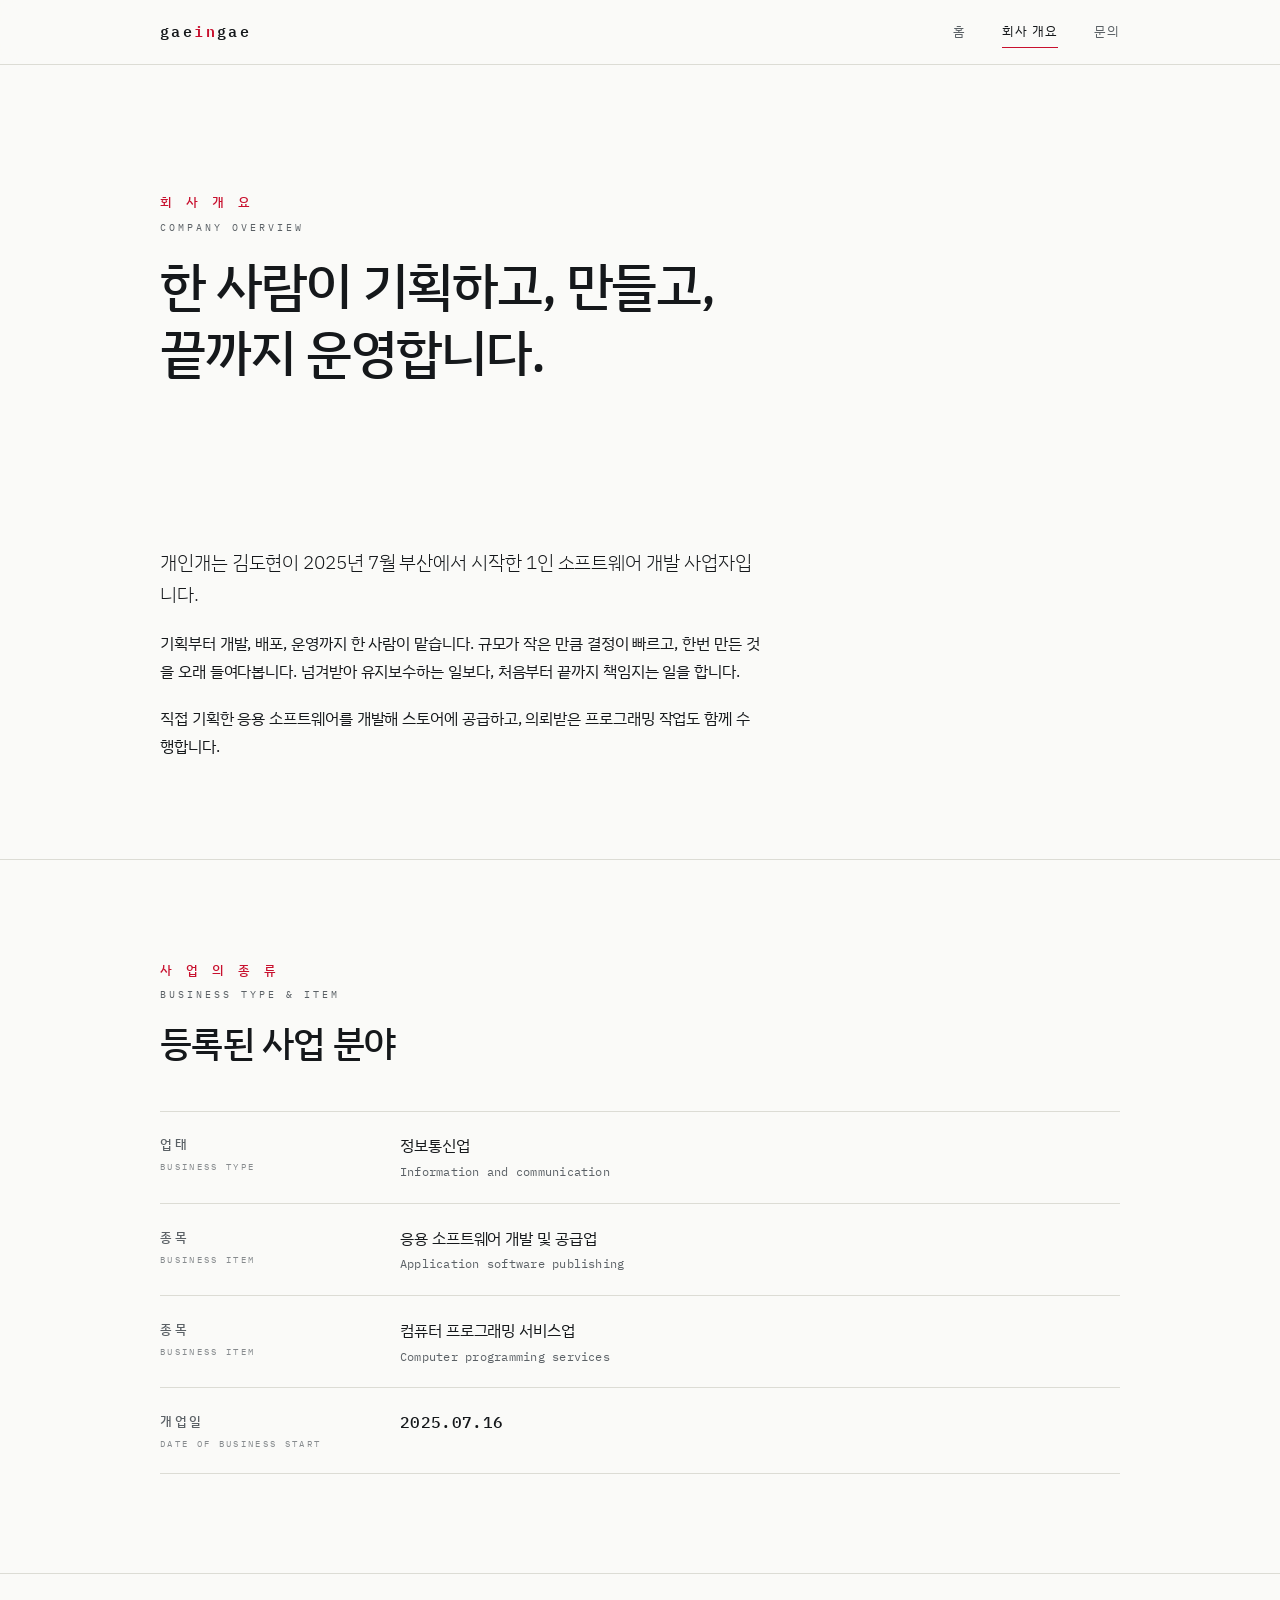
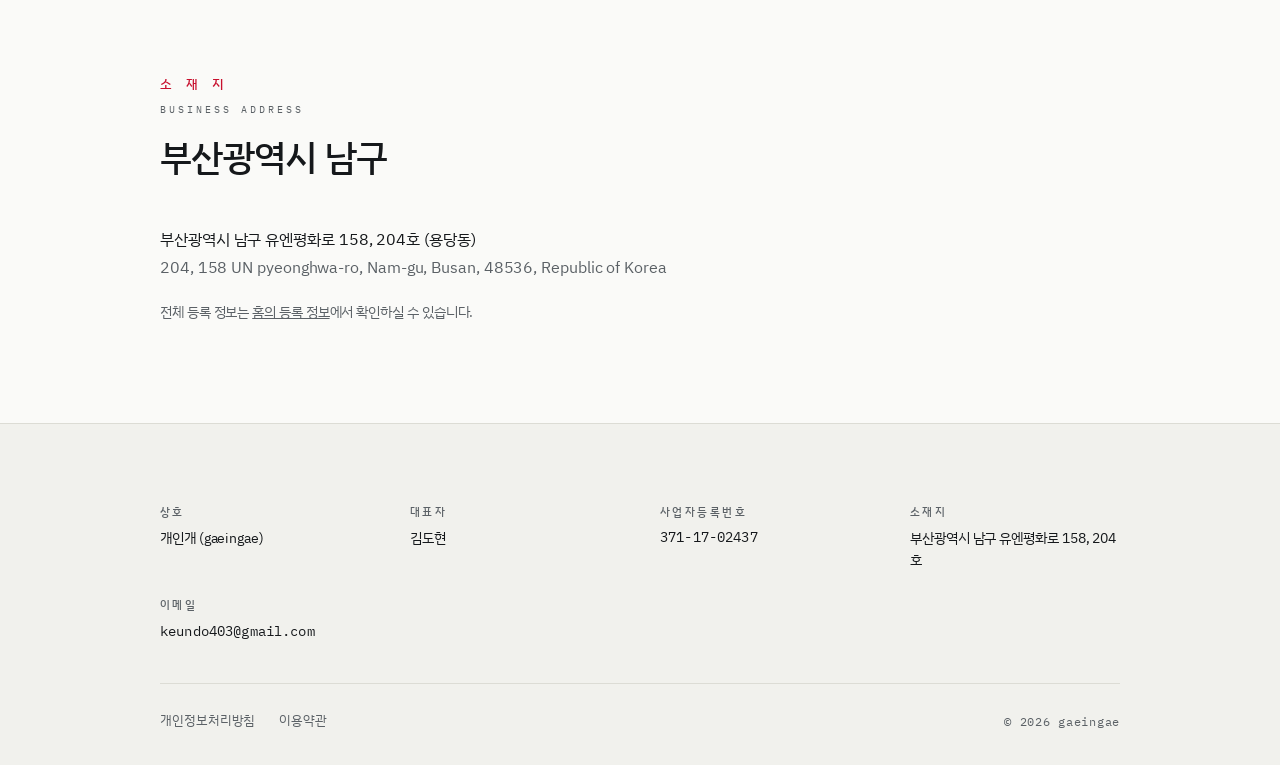
==== about.html @ 976ece08 "사업자 홈페이지 초기 배포" ====
<!DOCTYPE html>
<html lang="ko">
<head>
<meta charset="utf-8">
<meta name="viewport" content="width=device-width, initial-scale=1">
<title>회사 개요 — 개인개 gaeingae</title>
<meta name="description" content="개인개(gaeingae)는 2025년 7월 부산에서 시작한 1인 소프트웨어 개발 사업자입니다. 대표 김도현.">
<link rel="canonical" href="https://bigdo11.github.io/about.html">
<meta property="og:type" content="website">
<meta property="og:site_name" content="개인개 gaeingae">
<meta property="og:title" content="회사 개요 — 개인개 gaeingae">
<meta property="og:url" content="https://bigdo11.github.io/about.html">
<meta property="og:locale" content="ko_KR">
<link rel="preconnect" href="https://fonts.googleapis.com">
<link rel="preconnect" href="https://fonts.gstatic.com" crossorigin>
<link href="https://fonts.googleapis.com/css2?family=IBM+Plex+Mono:wght@400;500;600&family=IBM+Plex+Sans+KR:wght@300;400;500;600&display=swap" rel="stylesheet">
<script>document.documentElement.classList.add("js");</script>
<link rel="stylesheet" href="assets/style.css">
</head>
<body>
<a class="skip" href="#main">본문으로 건너뛰기</a>

<header class="site-head">
  <div class="wrap">
    <a class="brand" href="index.html">gae<em>in</em>gae</a>
    <nav class="site-nav" aria-label="주요 메뉴">
      <a href="index.html">홈</a>
      <a href="about.html" aria-current="page">회사 개요</a>
      <a href="contact.html">문의</a>
    </nav>
  </div>
</header>

<main id="main">

  <section class="hero">
    <div class="wrap">
      <p class="label rise">
        <span class="ko">회 사 개 요</span>
        <span class="en">Company Overview</span>
      </p>
      <h1 class="h2 rise" data-delay="60" style="font-size:clamp(1.9rem,6vw,3.25rem)">
        한 사람이 기획하고, 만들고,<br>끝까지 운영합니다.
      </h1>
    </div>
  </section>

  <section class="section">
    <div class="wrap">
      <div class="prose rise">
        <p class="lede">
          개인개는 김도현이 2025년 7월 부산에서 시작한 1인 소프트웨어 개발 사업자입니다.
        </p>
        <p>
          기획부터 개발, 배포, 운영까지 한 사람이 맡습니다. 규모가 작은 만큼 결정이 빠르고,
          한번 만든 것을 오래 들여다봅니다. 넘겨받아 유지보수하는 일보다,
          처음부터 끝까지 책임지는 일을 합니다.
        </p>
        <p>
          직접 기획한 응용 소프트웨어를 개발해 스토어에 공급하고,
          의뢰받은 프로그래밍 작업도 함께 수행합니다.
        </p>
      </div>
    </div>
  </section>

  <section class="section">
    <div class="wrap">
      <div class="section-head rise">
        <p class="label">
          <span class="ko">사 업 의 종 류</span>
          <span class="en">Business Type &amp; Item</span>
        </p>
        <h2 class="h2">등록된 사업 분야</h2>
      </div>

      <dl class="reg rise" data-delay="80">
        <div class="reg-row">
          <dt><span class="ko">업태</span><span class="en">Business Type</span></dt>
          <dd>정보통신업<span class="en-sub">Information and communication</span></dd>
        </div>
        <div class="reg-row">
          <dt><span class="ko">종목</span><span class="en">Business Item</span></dt>
          <dd>
            응용 소프트웨어 개발 및 공급업<span class="en-sub">Application software publishing</span>
          </dd>
        </div>
        <div class="reg-row">
          <dt><span class="ko">종목</span><span class="en">Business Item</span></dt>
          <dd>
            컴퓨터 프로그래밍 서비스업<span class="en-sub">Computer programming services</span>
          </dd>
        </div>
        <div class="reg-row">
          <dt><span class="ko">개업일</span><span class="en">Date of Business Start</span></dt>
          <dd class="mono">2025.07.16</dd>
        </div>
      </dl>
    </div>
  </section>

  <section class="section">
    <div class="wrap">
      <div class="section-head rise">
        <p class="label">
          <span class="ko">소 재 지</span>
          <span class="en">Business Address</span>
        </p>
        <h2 class="h2">부산광역시 남구</h2>
      </div>
      <div class="prose rise" data-delay="80">
        <p>
          부산광역시 남구 유엔평화로 158, 204호 (용당동)<br>
          <span style="color:var(--ink-2)">204, 158 UN pyeonghwa-ro, Nam-gu, Busan, 48536, Republic of Korea</span>
        </p>
        <p class="note" style="margin-top:0">
          전체 등록 정보는 <a href="index.html#registration">홈의 등록 정보</a>에서 확인하실 수 있습니다.
        </p>
      </div>
    </div>
  </section>

</main>

<footer class="site-foot">
  <div class="wrap">
    <dl class="foot-grid">
      <div class="foot-item"><dt>상호</dt><dd>개인개 (gaeingae)</dd></div>
      <div class="foot-item"><dt>대표자</dt><dd>김도현</dd></div>
      <div class="foot-item"><dt>사업자등록번호</dt><dd class="mono">371-17-02437</dd></div>
      <div class="foot-item"><dt>소재지</dt><dd>부산광역시 남구 유엔평화로 158, 204호</dd></div>
      <div class="foot-item"><dt>이메일</dt><dd class="mono">keundo403@gmail.com</dd></div>
    </dl>
    <div class="foot-legal">
      <a href="privacy.html">개인정보처리방침</a>
      <a href="terms.html">이용약관</a>
      <span class="copy">© 2026 gaeingae</span>
    </div>
  </div>
</footer>

<script src="assets/main.js" defer></script>
</body>
</html>
---- assets/style.css ----
/* ==========================================================================
   개인개 (gaeingae) — 사업자 홈페이지
   디자인 언어: 사업자등록증의 라벨-값 조판을 웹 타이포그래피로 승격
   ========================================================================== */

:root {
  --paper:   #FAFAF8;
  --paper-2: #F1F1ED;
  --ink:     #15181B;
  --ink-2:   #5B6166;
  --rule:    #DCDCD5;
  --seal:    #C8102E;
  --focus:   #1F5FD0;

  --sans: "IBM Plex Sans KR", -apple-system, BlinkMacSystemFont, "Segoe UI",
          "Malgun Gothic", sans-serif;
  --mono: "IBM Plex Mono", ui-monospace, "SFMono-Regular", Consolas, monospace;

  --gutter: clamp(1.25rem, 5vw, 4.5rem);
  --measure: 68rem;
}

@media (prefers-color-scheme: dark) {
  :root {
    --paper:   #101214;
    --paper-2: #171A1D;
    --ink:     #EDEDEA;
    --ink-2:   #98A0A6;
    --rule:    #2A2F34;
    --seal:    #FF6B6B;
    --focus:   #86ADFF;
  }
}

*, *::before, *::after { box-sizing: border-box; }

html { -webkit-text-size-adjust: 100%; scroll-behavior: smooth; }

body {
  margin: 0;
  background: var(--paper);
  color: var(--ink);
  font-family: var(--sans);
  font-weight: 400;
  font-size: 1rem;
  line-height: 1.75;
  letter-spacing: -0.005em;
  -webkit-font-smoothing: antialiased;
}

a { color: inherit; }

:focus-visible {
  outline: 2px solid var(--focus);
  outline-offset: 3px;
  border-radius: 1px;
}

.wrap {
  max-width: var(--measure);
  margin-inline: auto;
  padding-inline: var(--gutter);
}

.skip {
  position: absolute;
  left: -9999px;
  top: 0;
  background: var(--ink);
  color: var(--paper);
  padding: .75rem 1.25rem;
  z-index: 20;
}
.skip:focus { left: 0; }

/* --------------------------------------------------------------------------
   라벨 — 이 사이트의 시그니처.
   한글은 자간을 크게 벌리고, 영문을 그 아래 더 벌려 병기한다.
   -------------------------------------------------------------------------- */

.label {
  display: block;
  margin: 0 0 1rem;
}
.label .ko {
  display: block;
  font-size: .8125rem;
  font-weight: 500;
  letter-spacing: .42em;
  color: var(--seal);
}
.label .en {
  display: block;
  margin-top: .3rem;
  font-family: var(--mono);
  font-size: .625rem;
  font-weight: 400;
  text-transform: uppercase;
  letter-spacing: .3em;
  color: var(--ink-2);
}

/* --------------------------------------------------------------------------
   헤더
   -------------------------------------------------------------------------- */

.site-head {
  position: sticky;
  top: 0;
  z-index: 10;
  background: color-mix(in srgb, var(--paper) 88%, transparent);
  backdrop-filter: blur(12px);
  border-bottom: 1px solid var(--rule);
}
.site-head .wrap {
  display: flex;
  align-items: center;
  justify-content: space-between;
  gap: 1.5rem;
  min-height: 4rem;
}

.brand {
  font-family: var(--mono);
  font-weight: 600;
  font-size: .9375rem;
  letter-spacing: .16em;
  text-decoration: none;
  white-space: nowrap;
}
.brand em { font-style: normal; color: var(--seal); }

.site-nav {
  display: flex;
  gap: clamp(1rem, 3vw, 2.25rem);
  font-size: .8125rem;
  letter-spacing: .08em;
}
.site-nav a {
  text-decoration: none;
  color: var(--ink-2);
  padding-block: .25rem;
  border-bottom: 1px solid transparent;
  transition: color .18s ease, border-color .18s ease;
}
.site-nav a:hover,
.site-nav a[aria-current="page"] {
  color: var(--ink);
  border-bottom-color: var(--seal);
}

/* --------------------------------------------------------------------------
   히어로 — 상호를 등폭 서체로 벌려 대칭(gae·in·gae)을 드러낸다
   -------------------------------------------------------------------------- */

.hero {
  padding-block: clamp(4rem, 14vh, 9rem) clamp(2.5rem, 7vh, 4.5rem);
}

.wordmark {
  margin: 0;
  font-family: var(--mono);
  font-weight: 600;
  font-size: clamp(2.35rem, 10.5vw, 6.25rem);
  line-height: 1;
  letter-spacing: .06em;
  word-break: break-word;
}
.wordmark em { font-style: normal; color: var(--seal); }

.wordmark-ko {
  margin: 1.1rem 0 0;
  font-size: clamp(1.05rem, 3.4vw, 1.6rem);
  font-weight: 500;
  letter-spacing: .5em;
  color: var(--ink-2);
}
.wordmark-ko em { font-style: normal; color: var(--seal); }

.hero-line {
  max-width: 34ch;
  margin: clamp(1.75rem, 5vh, 2.75rem) 0 0;
  font-size: clamp(1.0625rem, 2.6vw, 1.3125rem);
  font-weight: 300;
  line-height: 1.62;
  color: var(--ink);
}

/* 히어로 하단 데이터 스트립 */
.strip {
  display: grid;
  grid-template-columns: repeat(3, 1fr);
  border-top: 1px solid var(--rule);
  border-bottom: 1px solid var(--rule);
}
.strip > div {
  padding: 1.4rem 0 1.5rem;
  padding-right: 1.25rem;
}
.strip > div + div {
  border-left: 1px solid var(--rule);
  padding-left: clamp(1rem, 3vw, 2rem);
}
.strip dt {
  margin: 0 0 .55rem;
  font-size: .6875rem;
  font-weight: 500;
  letter-spacing: .22em;
  color: var(--ink-2);
}
.strip dd {
  margin: 0;
  font-family: var(--mono);
  font-size: clamp(.9375rem, 2.4vw, 1.125rem);
  font-weight: 500;
  letter-spacing: .01em;
}

@media (max-width: 34rem) {
  .strip { grid-template-columns: 1fr; }
  .strip > div + div {
    border-left: 0;
    border-top: 1px solid var(--rule);
    padding-left: 0;
  }
}

/* --------------------------------------------------------------------------
   섹션
   -------------------------------------------------------------------------- */

.section { padding-block: clamp(3.5rem, 11vh, 7rem); }
.section + .section { border-top: 1px solid var(--rule); }

.section-head { margin-bottom: clamp(2rem, 5vh, 3rem); }

.h2 {
  margin: 0;
  font-size: clamp(1.5rem, 4.2vw, 2.25rem);
  font-weight: 500;
  line-height: 1.28;
  letter-spacing: -0.02em;
}

.h3 {
  margin: 0 0 .6rem;
  font-size: 1.0625rem;
  font-weight: 600;
  letter-spacing: -0.01em;
}

.prose { max-width: 60ch; }
.prose p { margin: 0 0 1.15rem; }
.prose p:last-child { margin-bottom: 0; }
.prose strong { font-weight: 600; }

.mono {
  font-family: var(--mono);
  font-size: .95em;
  letter-spacing: .01em;
}

.lede {
  font-size: clamp(1.0625rem, 2.4vw, 1.1875rem);
  font-weight: 300;
  line-height: 1.68;
}

/* --------------------------------------------------------------------------
   등록 정보표 — 라벨/값 쌍
   -------------------------------------------------------------------------- */

.reg { margin: 0; border-top: 1px solid var(--rule); }

.reg-row {
  display: grid;
  grid-template-columns: minmax(11rem, 20%) 1fr;
  gap: clamp(1rem, 4vw, 3rem);
  padding-block: 1.35rem;
  border-bottom: 1px solid var(--rule);
}

.reg-row dt { margin: 0; }
.reg-row dt .ko {
  display: block;
  font-size: .8125rem;
  font-weight: 500;
  letter-spacing: .2em;
  color: var(--ink-2);
}
.reg-row dt .en {
  display: block;
  margin-top: .2rem;
  font-family: var(--mono);
  font-size: .5625rem;
  text-transform: uppercase;
  letter-spacing: .26em;
  color: var(--ink-2);
  opacity: .72;
}

.reg-row dd {
  margin: 0;
  font-size: 1rem;
  line-height: 1.6;
}
.reg-row dd .en-sub {
  display: block;
  margin-top: .2rem;
  font-family: var(--mono);
  font-size: .75rem;
  letter-spacing: .02em;
  color: var(--ink-2);
}
.reg-row dd.mono {
  font-family: var(--mono);
  font-weight: 500;
  letter-spacing: .02em;
}

@media (max-width: 40rem) {
  .reg-row { grid-template-columns: 1fr; gap: .5rem; }
}

/* --------------------------------------------------------------------------
   업무 영역 카드
   -------------------------------------------------------------------------- */

.cards {
  display: grid;
  grid-template-columns: repeat(auto-fit, minmax(16rem, 1fr));
  gap: 1px;
  background: var(--rule);
  border: 1px solid var(--rule);
}
.card {
  background: var(--paper);
  padding: clamp(1.5rem, 3.5vw, 2.25rem);
}
.card p {
  margin: 0;
  font-size: .9375rem;
  line-height: 1.7;
  color: var(--ink-2);
}
.card .en-sub {
  display: block;
  margin-top: .75rem;
  font-family: var(--mono);
  font-size: .6875rem;
  letter-spacing: .04em;
  color: var(--ink-2);
  opacity: .75;
}

/* --------------------------------------------------------------------------
   문의 / 액션
   -------------------------------------------------------------------------- */

.contact-link {
  display: inline-block;
  margin-top: .35rem;
  font-family: var(--mono);
  font-size: clamp(1.0625rem, 3.6vw, 1.625rem);
  font-weight: 500;
  letter-spacing: .01em;
  color: var(--ink);
  text-decoration: none;
  border-bottom: 2px solid var(--seal);
  padding-bottom: .15rem;
  word-break: break-all;
  transition: color .18s ease;
}
.contact-link:hover { color: var(--seal); }

.note {
  margin: 1.5rem 0 0;
  font-size: .875rem;
  line-height: 1.7;
  color: var(--ink-2);
}

/* --------------------------------------------------------------------------
   법적 문서 (개인정보처리방침 · 이용약관)
   -------------------------------------------------------------------------- */

.doc { max-width: 46rem; padding-block: clamp(3rem, 9vh, 5rem) clamp(3.5rem, 10vh, 6rem); }
.doc h2 {
  margin: 2.75rem 0 .9rem;
  font-size: 1.125rem;
  font-weight: 600;
  letter-spacing: -0.01em;
  padding-top: 1.5rem;
  border-top: 1px solid var(--rule);
}
.doc h2:first-of-type { border-top: 0; padding-top: 0; }
.doc h3 { margin: 1.6rem 0 .5rem; font-size: .9375rem; font-weight: 600; }
.doc p { margin: 0 0 1rem; font-size: .9375rem; line-height: 1.8; }
.doc ul { margin: 0 0 1rem; padding-left: 1.15rem; }
.doc li { margin-bottom: .45rem; font-size: .9375rem; line-height: 1.75; }
.doc .updated {
  font-family: var(--mono);
  font-size: .75rem;
  letter-spacing: .1em;
  color: var(--ink-2);
  margin-bottom: 2.5rem;
}

/* --------------------------------------------------------------------------
   푸터
   -------------------------------------------------------------------------- */

.site-foot {
  border-top: 1px solid var(--rule);
  background: var(--paper-2);
  padding-block: clamp(2.5rem, 7vh, 4rem) 2rem;
}

.foot-grid {
  display: grid;
  grid-template-columns: repeat(auto-fit, minmax(13rem, 1fr));
  gap: 1.6rem 2.5rem;
  margin-bottom: 2.5rem;
}
.foot-item dt {
  margin: 0 0 .35rem;
  font-size: .6875rem;
  font-weight: 500;
  letter-spacing: .22em;
  color: var(--ink-2);
}
.foot-item dd {
  margin: 0;
  font-size: .875rem;
  line-height: 1.55;
}
.foot-item dd.mono { font-family: var(--mono); letter-spacing: .01em; }

.foot-legal {
  display: flex;
  flex-wrap: wrap;
  align-items: center;
  gap: .6rem 1.5rem;
  padding-top: 1.6rem;
  border-top: 1px solid var(--rule);
  font-size: .8125rem;
  color: var(--ink-2);
}
.foot-legal a {
  text-decoration: none;
  border-bottom: 1px solid transparent;
  transition: border-color .18s ease, color .18s ease;
}
.foot-legal a:hover { color: var(--ink); border-bottom-color: var(--seal); }
.foot-legal .copy { margin-left: auto; font-family: var(--mono); font-size: .75rem; letter-spacing: .06em; }

@media (max-width: 34rem) {
  .foot-legal .copy { margin-left: 0; width: 100%; }
}

/* --------------------------------------------------------------------------
   모션 — 로드 시 라벨에서 값 순으로 짧게 올라온다
   -------------------------------------------------------------------------- */

/* JS가 실행된 경우에만 감춘다. 스크립트가 실패해도 본문은 보여야 한다. */
.js .rise {
  opacity: 0;
  transform: translateY(12px);
  transition: opacity .55s cubic-bezier(.2,.6,.25,1),
              transform .55s cubic-bezier(.2,.6,.25,1);
}
.js .rise.is-in { opacity: 1; transform: none; }

@media (prefers-reduced-motion: reduce) {
  html { scroll-behavior: auto; }
  .js .rise { opacity: 1; transform: none; transition: none; }
  * { animation-duration: .01ms !important; transition-duration: .01ms !important; }
}
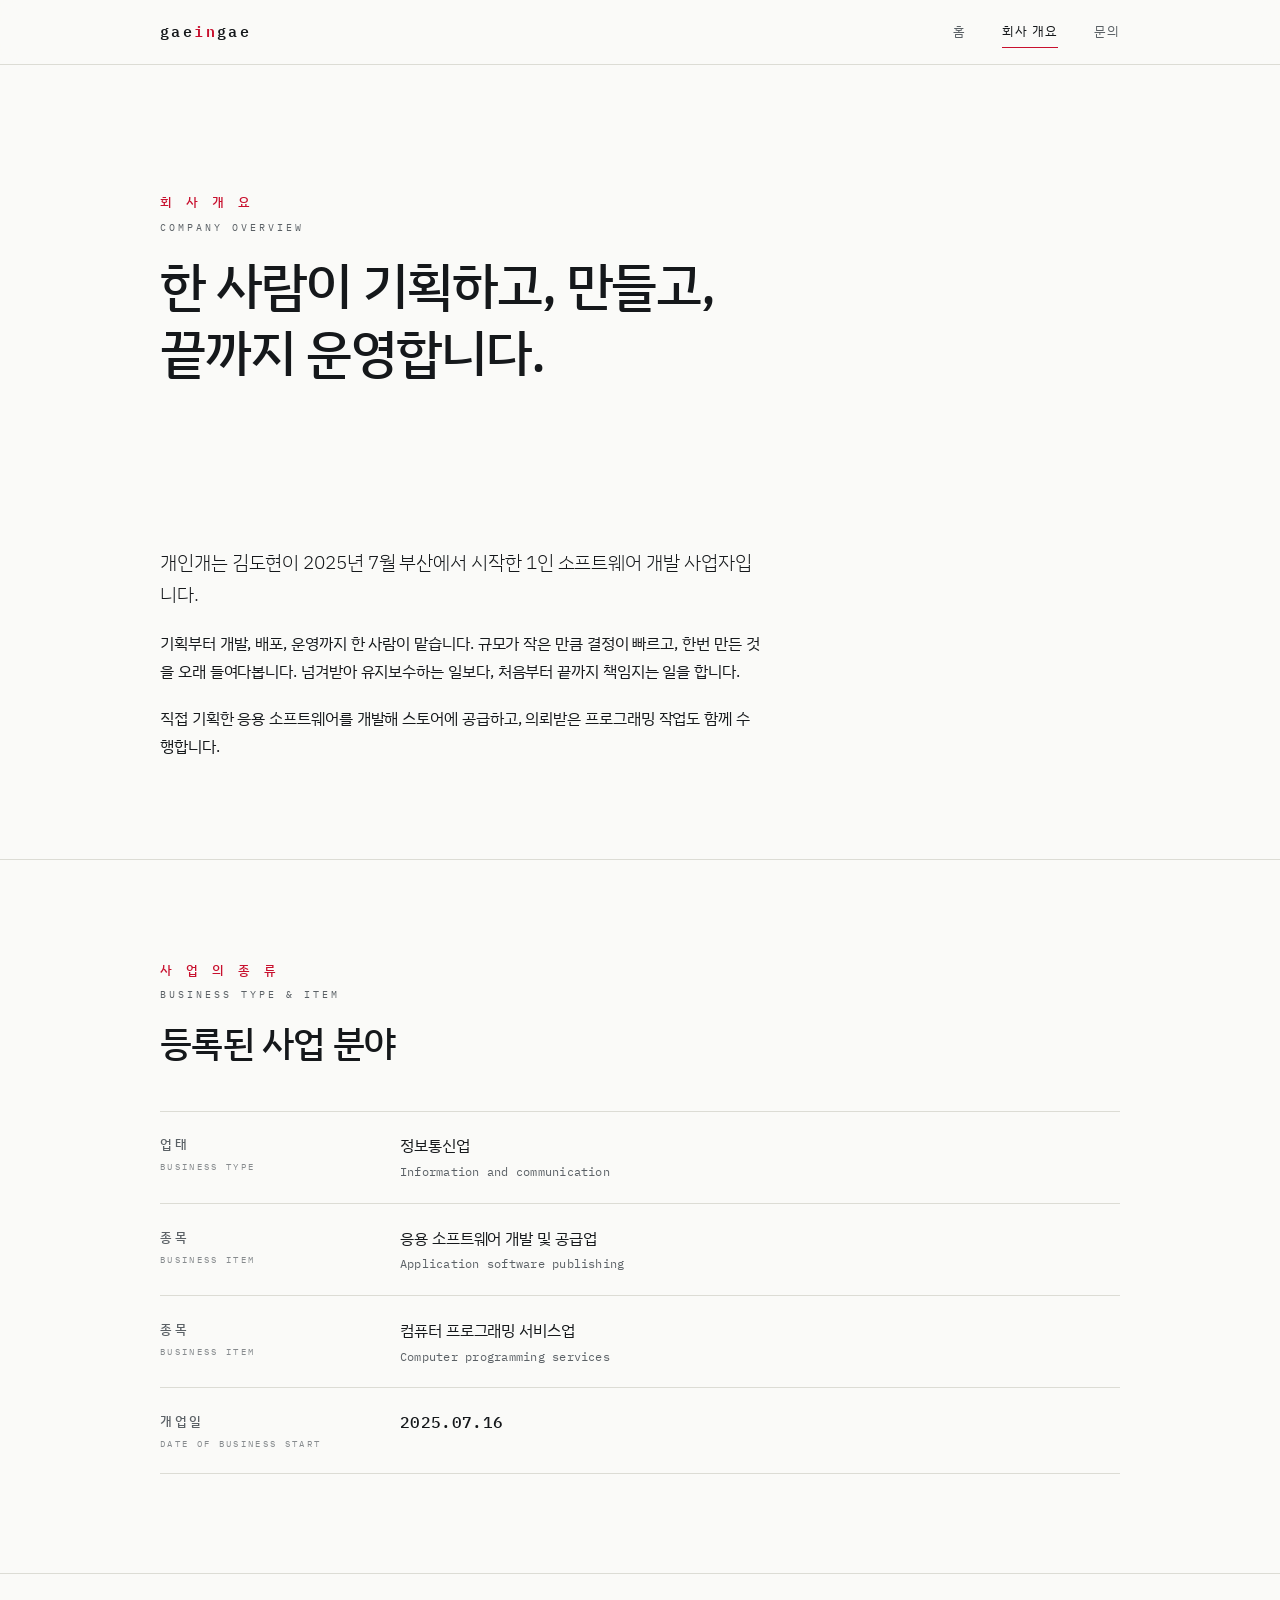
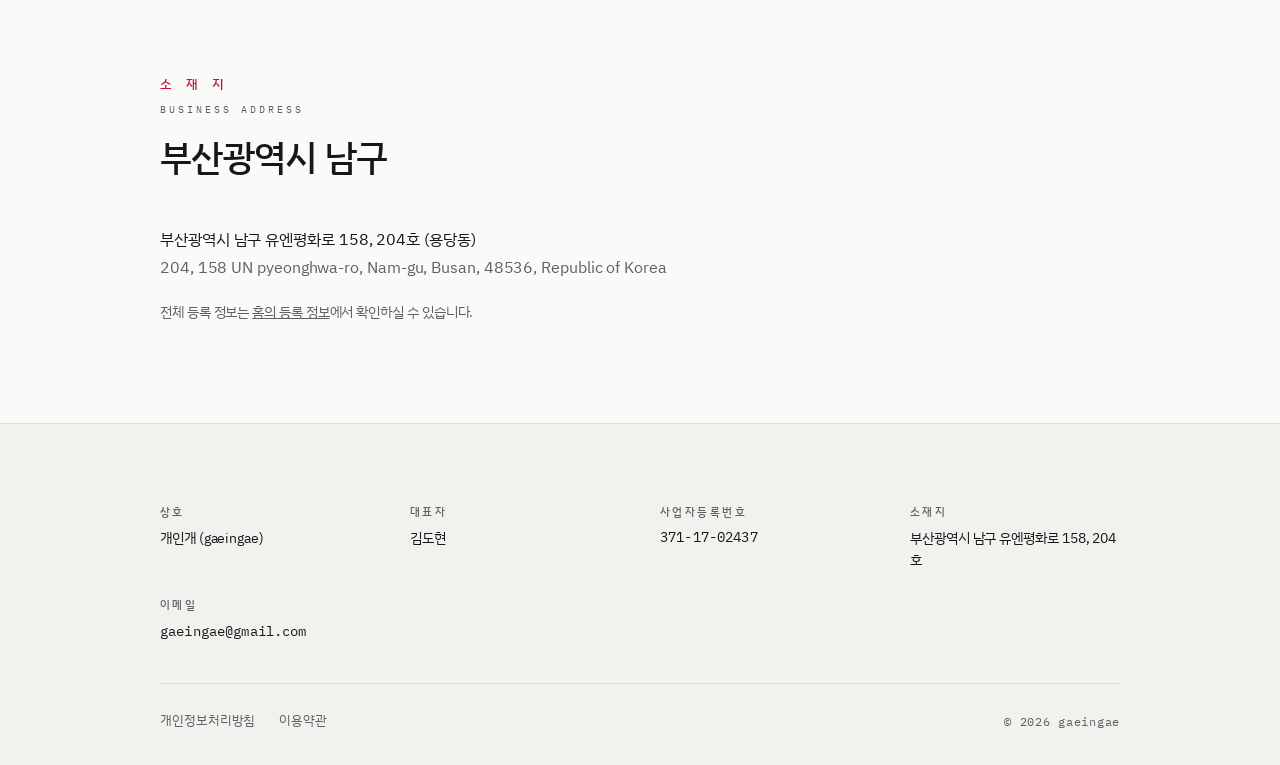
==== commit 0402f045: "문의 이메일을 gaeingae@gmail.com 으로 변경 Co-Authored-By: Claude Opus 5 <noreply@anthropic.com>" ====
--- a/about.html
+++ b/about.html
@@ -129,7 +129,7 @@
       <div class="foot-item"><dt>대표자</dt><dd>김도현</dd></div>
       <div class="foot-item"><dt>사업자등록번호</dt><dd class="mono">371-17-02437</dd></div>
       <div class="foot-item"><dt>소재지</dt><dd>부산광역시 남구 유엔평화로 158, 204호</dd></div>
-      <div class="foot-item"><dt>이메일</dt><dd class="mono">keundo403@gmail.com</dd></div>
+      <div class="foot-item"><dt>이메일</dt><dd class="mono">gaeingae@gmail.com</dd></div>
     </dl>
     <div class="foot-legal">
       <a href="privacy.html">개인정보처리방침</a>
